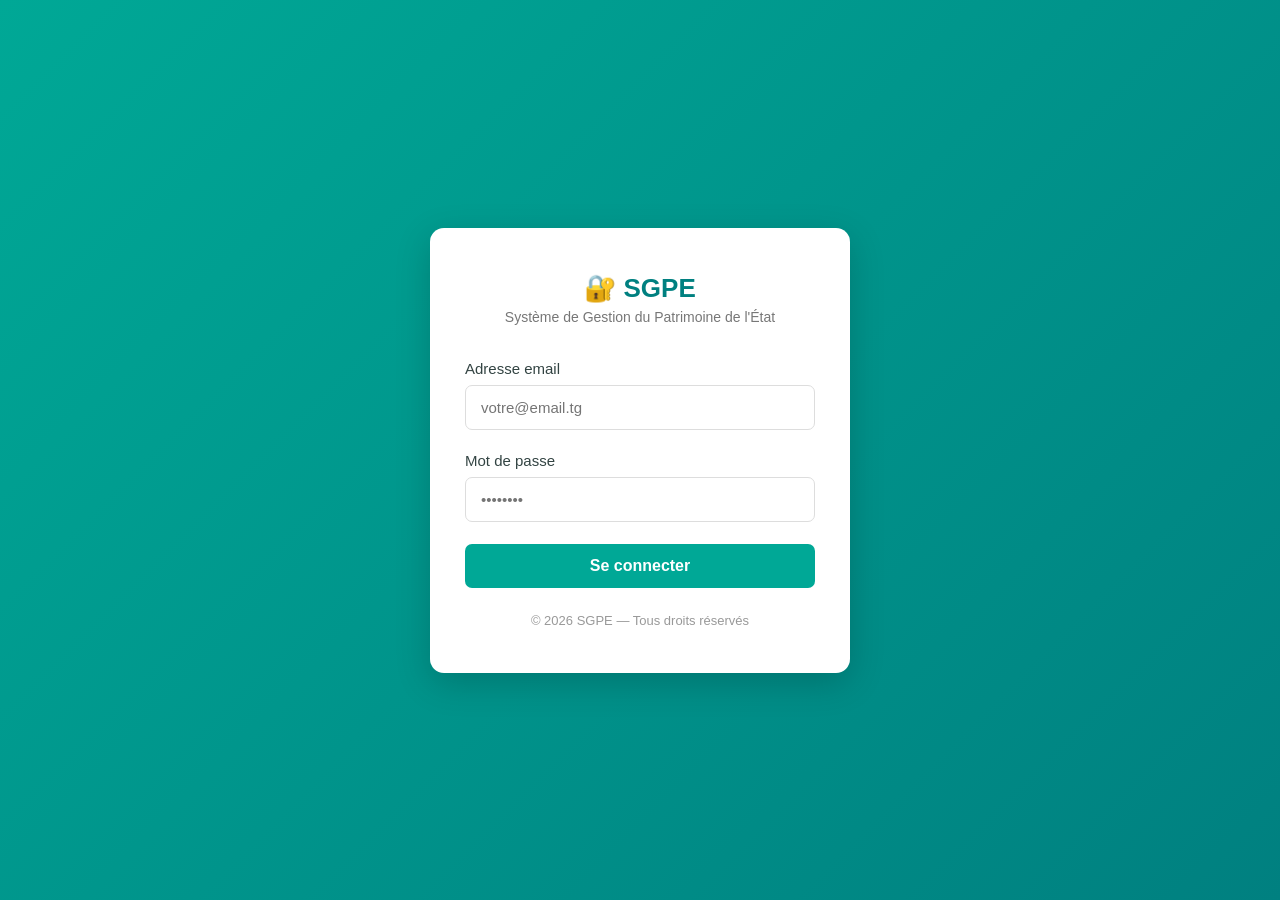
==== client-web/index.html @ 638cc1c3 "Ajout index.html comme page d'accueil" ====
<!DOCTYPE html>
<html>
<head>
    <meta charset="UTF-8">
    <meta http-equiv="refresh" content="0; url=login.html">
    <title>SGPE — Redirection</title>
</head>
<body>
    Redirection...
    <script>window.location.href = "login.html";</script>
</body>
</html>
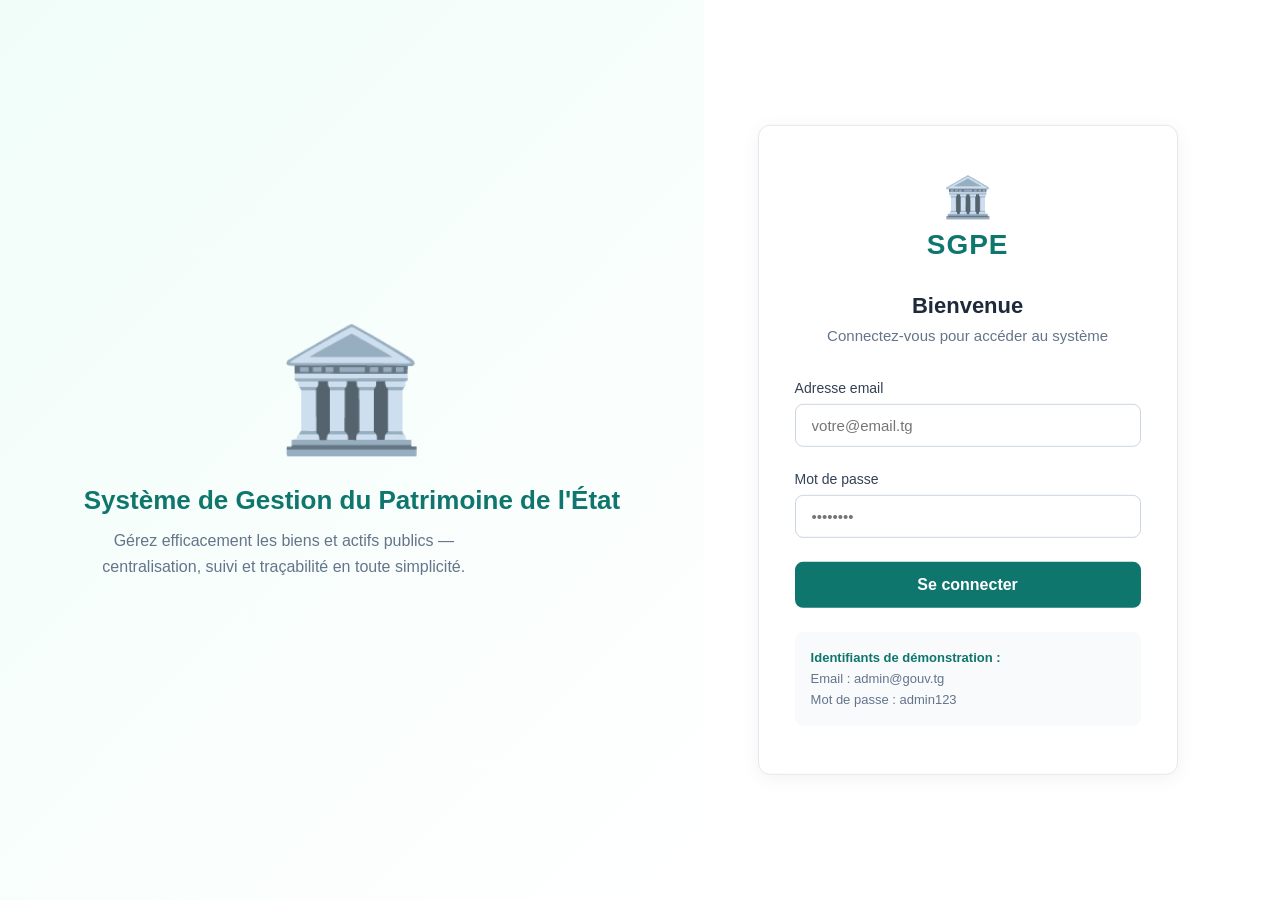
==== commit 88f90fb3: "Finalisation du projet SGPE" ====
--- a/client-web/index.html
+++ b/client-web/index.html
@@ -1,12 +1,52 @@
 <!DOCTYPE html>
-<html>
+<html lang="fr">
 <head>
     <meta charset="UTF-8">
+    <meta name="viewport" content="width=device-width, initial-scale=1.0">
     <meta http-equiv="refresh" content="0; url=login.html">
-    <title>SGPE — Redirection</title>
+    <title>SGPE — Système de Gestion du Patrimoine de l'État</title>
+    <style>
+        body {
+            margin: 0;
+            padding: 0;
+            display: flex;
+            flex-direction: column;
+            align-items: center;
+            justify-content: center;
+            min-height: 100vh;
+            background: linear-gradient(135deg, #00a896 0%, #008080 100%);
+            font-family: 'Segoe UI', sans-serif;
+            color: white;
+            text-align: center;
+        }
+        .contenu {
+            padding: 40px;
+        }
+        h1 {
+            font-size: 28px;
+            margin-bottom: 10px;
+        }
+        p {
+            font-size: 16px;
+            opacity: 0.9;
+            margin-bottom: 30px;
+        }
+        .lien {
+            color: white;
+            text-decoration: underline;
+            font-size: 15px;
+        }
+    </style>
 </head>
 <body>
-    Redirection...
-    <script>window.location.href = "login.html";</script>
+    <div class="contenu">
+        <h1>SGPE</h1>
+        <p>Système de Gestion du Patrimoine de l'État</p>
+        <p>Redirection vers la page de connexion...</p>
+        <a href="login.html" class="lien">Cliquez ici si vous n'êtes pas redirigé</a>
+    </div>
+    <script>
+        window.location.href = "login.html";
+    </script>
 </body>
 </html>
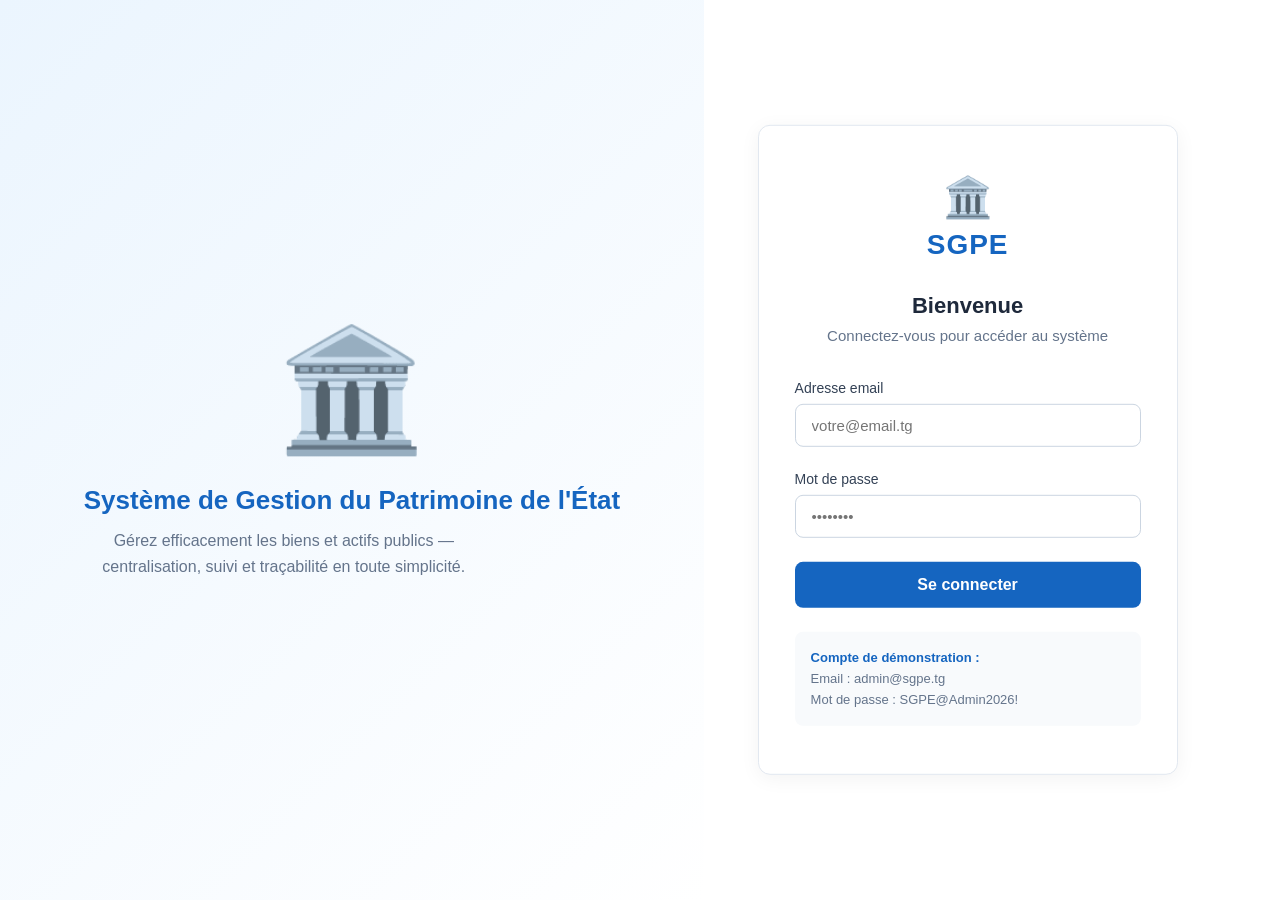
==== commit 74c165b0: "Refonte couleurs frontend : palette bleu #1D84F5 / teal #17C9B2 / cyan #59D2F3" ====
--- a/client-web/index.html
+++ b/client-web/index.html
@@ -1,4 +1,4 @@
-<!DOCTYPE html>
+﻿<!DOCTYPE html>
 <html lang="fr">
 <head>
     <meta charset="UTF-8">
@@ -14,7 +14,7 @@
             align-items: center;
             justify-content: center;
             min-height: 100vh;
-            background: linear-gradient(135deg, #00a896 0%, #008080 100%);
+            background: linear-gradient(135deg, #17C9B2 0%, #1D84F5 100%);
             font-family: 'Segoe UI', sans-serif;
             color: white;
             text-align: center;
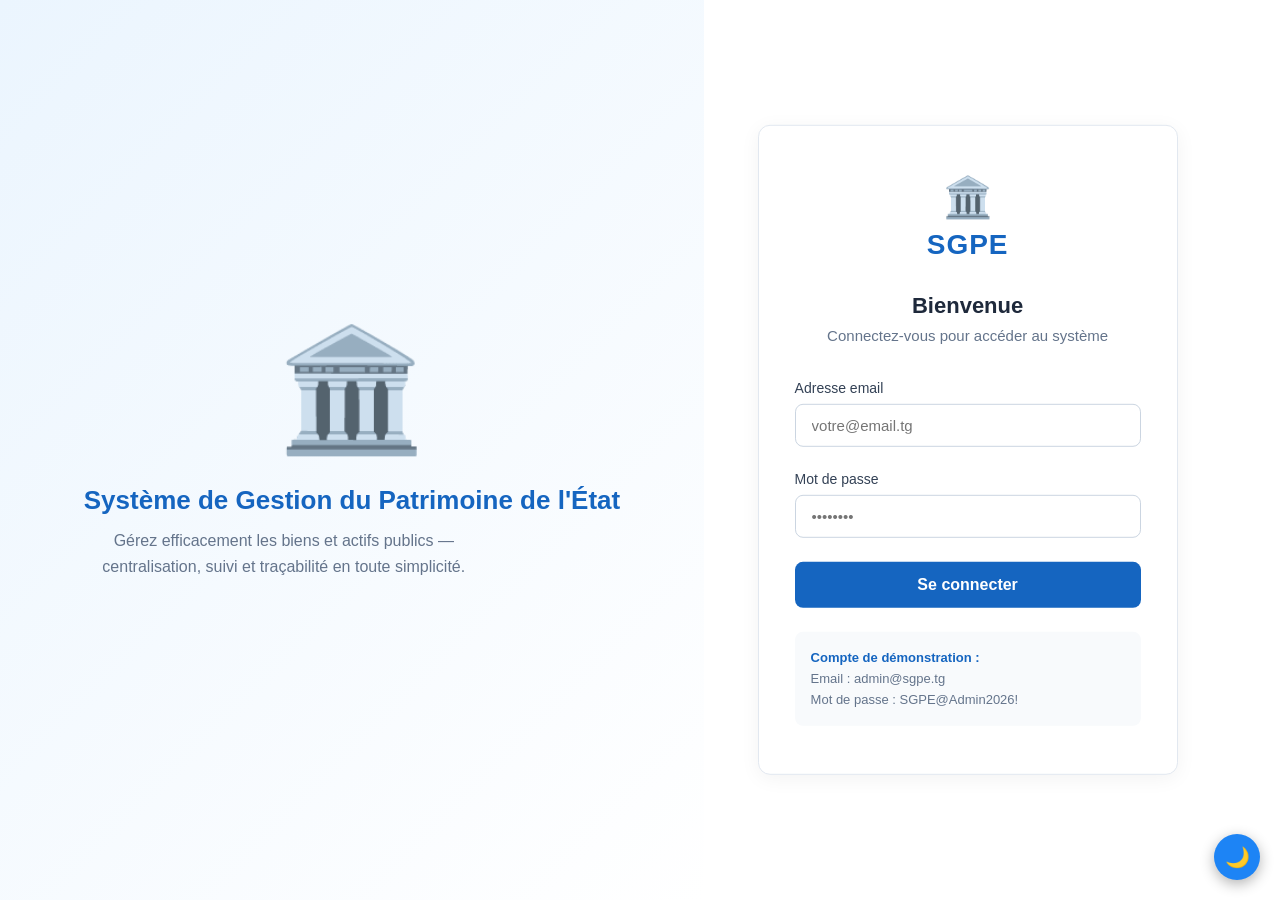
==== commit 188b4afe: "Ajout du mode sombre : theme.js + sombre.css, bouton flottant sur toutes les pages" ====
--- a/client-web/index.html
+++ b/client-web/index.html
@@ -37,6 +37,8 @@
             font-size: 15px;
         }
     </style>
+    <link rel="stylesheet" href="css/sombre.css">
+    <script src="js/theme.js"></script>
 </head>
 <body>
     <div class="contenu">
--- a/client-web/css/sombre.css
+++ b/client-web/css/sombre.css
@@ -0,0 +1,133 @@
+/* ============================================================
+   SGPE — Mode sombre
+   Activé via <html class="sombre"> (localStorage 'sgpe-theme')
+   ============================================================ */
+
+html.sombre {
+    --s-bg: #0B1220;
+    --s-surface: #131C2E;
+    --s-surface-2: #1B2740;
+    --s-border: #2A3A5C;
+    --s-texte: #E6EDF7;
+    --s-texte-doux: #9FB0CC;
+    --s-input-bg: #0F1829;
+}
+
+html.sombre body {
+    background: var(--s-bg) !important;
+    color: var(--s-texte);
+}
+
+/* --- Sidebar --- */
+html.sombre .sidebar {
+    background: var(--s-surface) !important;
+    border-right-color: var(--s-border) !important;
+}
+html.sombre .sidebar .logo {
+    color: #59D2F3 !important;
+    border-bottom-color: var(--s-border) !important;
+}
+html.sombre .sidebar nav a {
+    color: var(--s-texte-doux) !important;
+}
+html.sombre .sidebar nav a.actif {
+    background: var(--s-surface-2) !important;
+    color: #17C9B2 !important;
+    border-left-color: #17C9B2 !important;
+}
+html.sombre .sidebar nav a:hover:not(.actif) {
+    background: var(--s-surface-2) !important;
+}
+
+/* --- Conteneurs / cartes --- */
+html.sombre .carte,
+html.sombre .boite,
+html.sombre .filtres,
+html.sombre .login-card,
+html.sombre .info-demo,
+html.sombre .form-box,
+html.sombre .panel,
+html.sombre .section,
+html.sombre .carte-stat,
+html.sombre .bloc {
+    background: var(--s-surface) !important;
+    border-color: var(--s-border) !important;
+    color: var(--s-texte);
+    box-shadow: 0 2px 10px rgba(0, 0, 0, 0.35);
+}
+
+/* --- Titres & textes --- */
+html.sombre .entete h1,
+html.sombre h1, html.sombre h2, html.sombre h3,
+html.sombre .boite h3, html.sombre .carte h3 {
+    color: var(--s-texte) !important;
+}
+html.sombre p, html.sombre span, html.sombre label,
+html.sombre .etiquette, html.sombre .sous-titre,
+html.sombre td, html.sombre th {
+    color: var(--s-texte-doux);
+}
+html.sombre strong, html.sombre b { color: var(--s-texte); }
+
+/* --- Tableaux --- */
+html.sombre table th, html.sombre table td {
+    border-bottom-color: var(--s-border) !important;
+}
+html.sombre table th { color: var(--s-texte-doux) !important; }
+html.sombre table td { color: var(--s-texte); }
+
+/* --- Badges d'état (pastels -> versions sombres) --- */
+html.sombre .etat.bon { background: #0F3D24 !important; color: #4ADE80 !important; }
+html.sombre .etat.moyen { background: #4A2E0A !important; color: #FBBF24 !important; }
+html.sombre .etat.mauvais { background: #4A1520 !important; color: #F87171 !important; }
+
+/* --- Boutons --- */
+html.sombre .btn-secondaire {
+    background: var(--s-surface-2) !important;
+    color: var(--s-texte) !important;
+}
+html.sombre .btn-secondaire:hover { background: var(--s-border) !important; }
+html.sombre input[type="button"].btn-secondaire,
+html.sombre button.btn-secondaire { color: var(--s-texte) !important; }
+
+/* --- Champs de formulaire --- */
+html.sombre input:not([type="checkbox"]):not([type="radio"]):not([type="submit"]):not([type="button"]),
+html.sombre select,
+html.sombre textarea {
+    background: var(--s-input-bg) !important;
+    border-color: var(--s-border) !important;
+    color: var(--s-texte) !important;
+}
+html.sombre input::placeholder, html.sombre textarea::placeholder {
+    color: #5A6B8C !important;
+}
+html.sombre input:focus, html.sombre select:focus, html.sombre textarea:focus {
+    border-color: #1D84F5 !important;
+    box-shadow: 0 0 0 3px rgba(29, 132, 245, 0.25) !important;
+}
+html.sombre option { background: var(--s-surface); color: var(--s-texte); }
+
+/* --- Alertes --- */
+html.sombre .alert.error { background: #3A1520 !important; color: #FCA5A5 !important; border-color: #7F2D3E !important; }
+html.sombre .alert.success { background: #0F3D24 !important; color: #86EFAC !important; border-color: #166534 !important; }
+html.sombre .alert.info { background: #0C2D4D !important; color: #7DD3FC !important; border-color: #1D4ED8 !important; }
+
+/* --- Login --- */
+html.sombre .illustration {
+    background: linear-gradient(135deg, #0B1220 0%, #131C2E 100%) !important;
+}
+html.sombre .illustration-content h2 { color: #59D2F3 !important; }
+html.sombre .illustration-content p { color: var(--s-texte-doux) !important; }
+html.sombre .login-card h2 { color: var(--s-texte) !important; }
+html.sombre .form-group label { color: var(--s-texte) !important; }
+html.sombre .info-demo { color: var(--s-texte-doux) !important; }
+html.sombre .info-demo strong { color: #17C9B2 !important; }
+html.sombre .logo-section h1 { color: #1D84F5 !important; }
+html.sombre body { background: var(--s-bg) !important; }
+
+/* --- Divers --- */
+html.sombre hr { border-color: var(--s-border); }
+html.sombre .qr-box, html.sombre .qr-container { background: #fff; border-radius: 8px; padding: 10px; display: inline-block; }
+html.sombre ::-webkit-scrollbar { width: 10px; }
+html.sombre ::-webkit-scrollbar-track { background: var(--s-bg); }
+html.sombre ::-webkit-scrollbar-thumb { background: var(--s-border); border-radius: 5px; }
